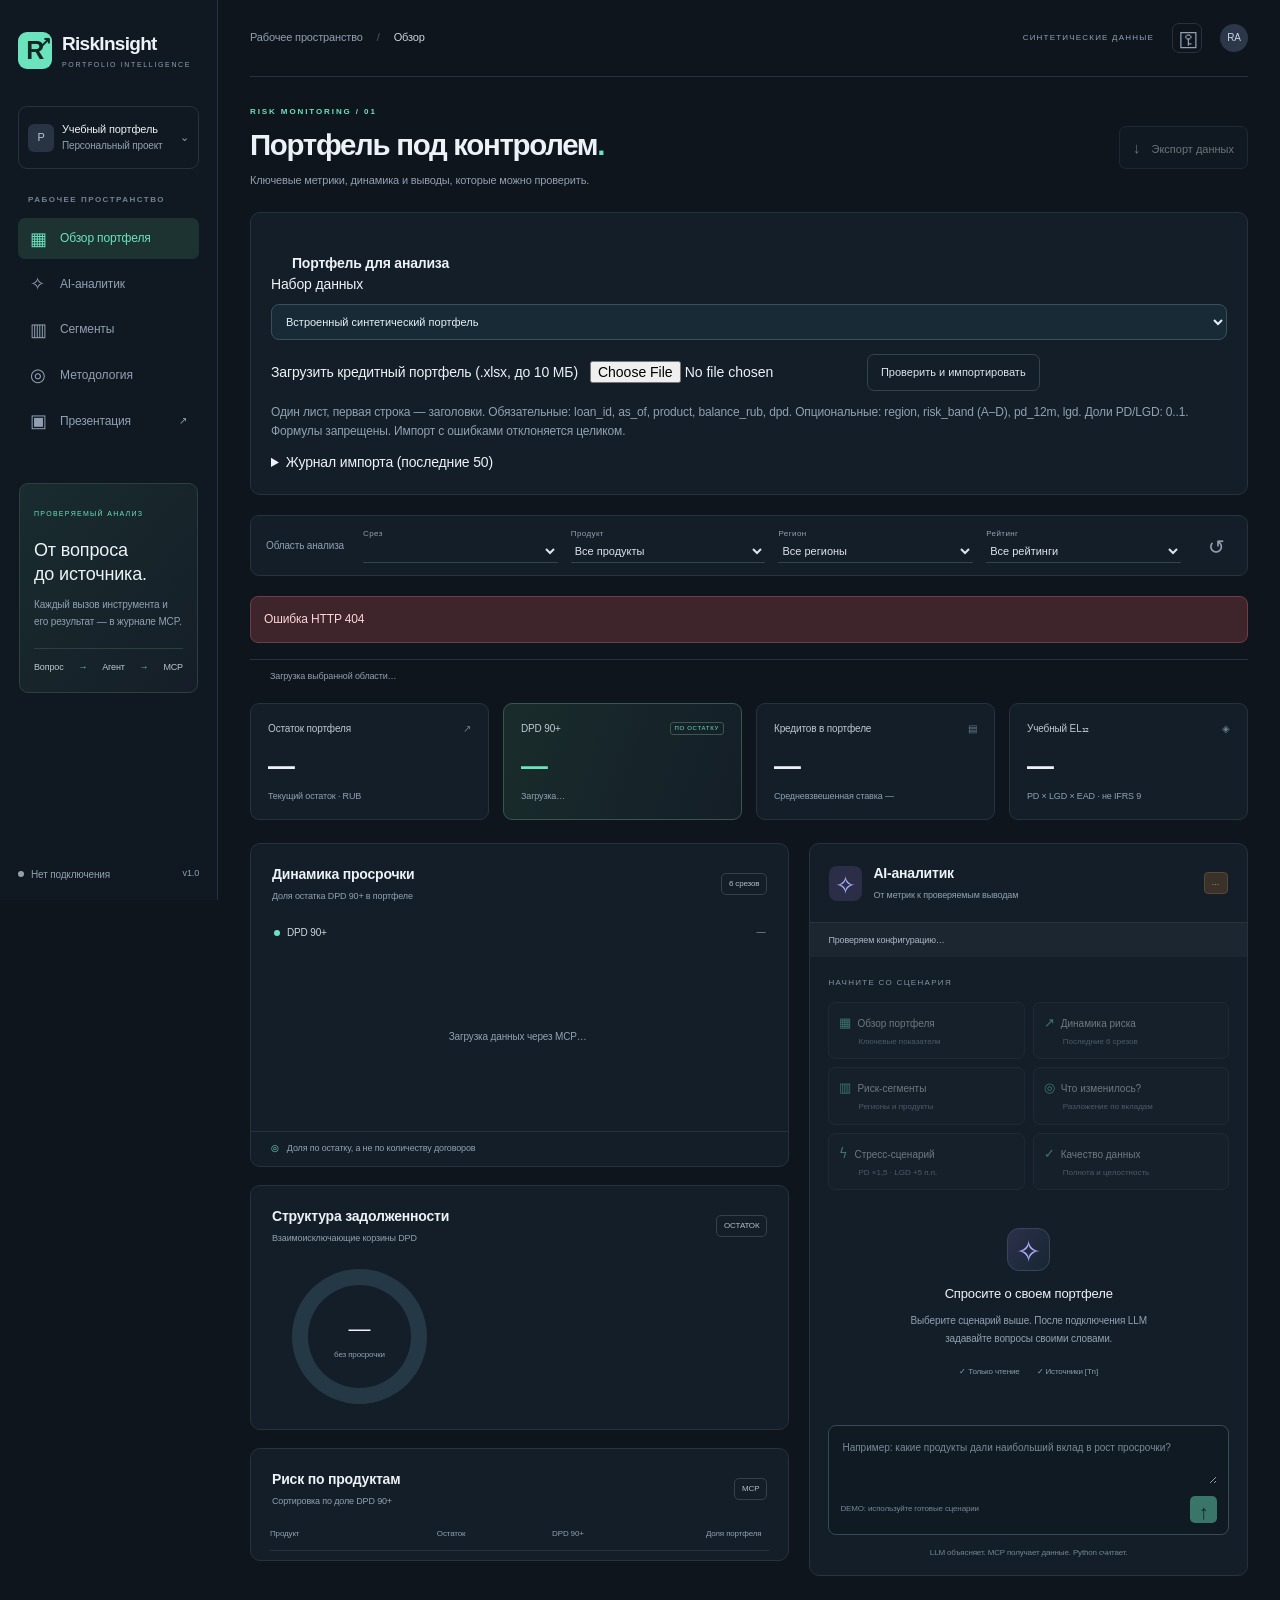
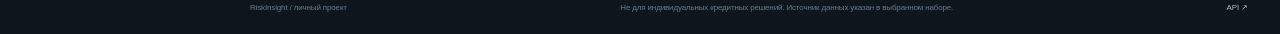
==== static/index.html @ fd362401 "Initial RiskInsight release" ====
<!doctype html>
<html lang="ru">
<head><meta charset="utf-8"><meta name="viewport" content="width=device-width,initial-scale=1"><meta name="theme-color" content="#101821"><title>RiskInsight — аналитика кредитного портфеля</title><link rel="icon" href="data:image/svg+xml,%3Csvg xmlns='http://www.w3.org/2000/svg' viewBox='0 0 50 50'%3E%3Crect width='50' height='50' rx='12' fill='%236be3bd'/%3E%3Ctext x='14' y='36' font-family='Arial' font-size='36' fill='%230b1719'%3ER%3C/text%3E%3C/svg%3E"><link rel="stylesheet" href="/static/app.css"><script defer src="/static/app.js"></script></head>
<body>
<aside class="sidebar">
  <a href="/" class="brand"><span class="logo">R<span>↗</span></span><span>RiskInsight<small>PORTFOLIO INTELLIGENCE</small></span></a>
  <div class="workspace"><span class="workspace-icon">P</span><span>Учебный портфель<small>Персональный проект</small></span><span class="chevron">⌄</span></div>
  <p class="nav-label">РАБОЧЕЕ ПРОСТРАНСТВО</p>
  <nav><a class="active" href="#overview"><span>▦</span>Обзор портфеля</a><a href="#analyst"><span>✧</span>AI-аналитик</a><a href="#segments"><span>▥</span>Сегменты</a><button id="method-button"><span>◎</span>Методология</button><a href="/presentation" target="_blank" rel="noopener"><span>▣</span>Презентация <small>↗</small></a></nav>
  <div class="side-card"><span class="micro">ПРОВЕРЯЕМЫЙ АНАЛИЗ</span><h3>От вопроса<br>до источника.</h3><p>Каждый вызов инструмента и его результат — в журнале MCP.</p><div class="tiny-path">Вопрос <span>→</span> Агент <span>→</span> MCP</div></div>
  <div class="side-bottom"><span id="connection-dot" class="status-dot"></span><span id="connection-label">Подключение…</span><small>v1.0</small></div>
</aside>
<main id="overview">
<header><div class="breadcrumb">Рабочее пространство <span>/</span> <strong>Обзор</strong></div><div class="header-actions"><span id="dataset-tag" class="synthetic-tag">СИНТЕТИЧЕСКИЕ ДАННЫЕ</span><button id="access-button" class="icon-button" aria-label="Настроить токен доступа" title="Токен доступа">⚿</button><span class="avatar">RA</span></div></header>
<section class="page-heading"><div><div class="eyebrow">RISK MONITORING / 01</div><h1>Портфель под контролем<span>.</span></h1><p>Ключевые метрики, динамика и выводы, которые можно проверить.</p></div><button id="export-dashboard" class="secondary" disabled><span>↓</span> Экспорт данных</button></section>
<section class="panel import-panel" aria-label="Портфели и загрузка XLSX">
 <div class="panel-heading"><h2>Портфель для анализа</h2></div>
 <label for="dataset-filter">Набор данных</label><select id="dataset-filter" aria-label="Набор данных"><option value="builtin">Встроенный синтетический портфель</option></select>
 <form id="upload-form"><label for="xlsx-file">Загрузить кредитный портфель (.xlsx, до 10 МБ)</label><input id="xlsx-file" type="file" accept=".xlsx"><button id="upload-button" class="secondary" type="submit">Проверить и импортировать</button></form>
 <p>Один лист, первая строка — заголовки. Обязательные: loan_id, as_of, product, balance_rub, dpd. Опциональные: region, risk_band (A–D), pd_12m, lgd. Доли PD/LGD: 0..1. Формулы запрещены. Импорт с ошибками отклоняется целиком.</p>
 <div id="import-result" role="status" aria-live="polite"></div>
 <details><summary>Журнал импорта (последние 50)</summary><div id="import-history"></div></details>
</section>
<div class="filters"><div class="filter-label">Область анализа</div><label>Срез<select id="date-filter" aria-label="Дата среза"></select></label><label>Продукт<select id="product-filter" aria-label="Продукт"><option value="">Все продукты</option></select></label><label>Регион<select id="region-filter" aria-label="Регион"><option value="">Все регионы</option></select></label><label>Рейтинг<select id="rating-filter" aria-label="Рейтинг"><option value="">Все рейтинги</option></select></label><button class="icon-button reset" id="reset-filters" title="Сбросить фильтры" aria-label="Сбросить фильтры">↺</button></div>
<div id="global-error" class="error-banner" role="alert" hidden></div>
<p id="metric-availability" class="warning" hidden></p><p id="npl-calculation" class="chart-note"></p>
<section class="kpis" aria-label="Ключевые показатели">
 <article class="kpi"><div class="kpi-label">Остаток портфеля <span>↗</span></div><div id="kpi-balance" class="kpi-value">—</div><div class="kpi-foot">Текущий остаток · RUB</div></article>
 <article class="kpi highlight"><div class="kpi-label">DPD 90+ <span class="tiny-pill">ПО ОСТАТКУ</span></div><div id="kpi-npl" class="kpi-value">—</div><div id="kpi-delta" class="kpi-foot">Изменение за выбранный период</div></article>
 <article class="kpi"><div class="kpi-label">Кредитов в портфеле <span>▤</span></div><div id="kpi-count" class="kpi-value">—</div><div id="kpi-rate" class="kpi-foot">Средневзвешенная ставка —</div></article>
 <article class="kpi"><div class="kpi-label">Учебный EL₁₂ <span>◈</span></div><div id="kpi-el" class="kpi-value">—</div><div class="kpi-foot">PD × LGD × EAD · не IFRS 9</div></article>
</section>
<div class="content-grid"><div class="data-column">
 <section class="panel trend-panel"><div class="panel-heading"><div><h2>Динамика просрочки</h2><p>Доля остатка DPD 90+ в портфеле</p></div><span class="subtle-tag" id="period-label">6 срезов</span></div><div class="chart-title"><span class="legend-dot"></span>DPD 90+<span id="trend-caption">—</span></div><div id="trend-chart" class="trend-chart" role="img" aria-label="График доли DPD 90+"><div class="loading-placeholder">Загрузка данных через MCP…</div></div><div class="chart-note"><span>◎</span><span>Доля по остатку, а не по количеству договоров</span></div></section>
 <section class="panel bucket-panel"><div class="panel-heading"><div><h2>Структура задолженности</h2><p>Взаимоисключающие корзины DPD</p></div><span class="subtle-tag">ОСТАТОК</span></div><div class="bucket-body"><div id="donut" class="donut"><div><strong id="performing">—</strong><small>без просрочки</small></div></div><div id="bucket-legend" class="bucket-legend"></div></div></section>
 <section id="segments" class="panel"><div class="panel-heading"><div><h2>Риск по продуктам</h2><p>Сортировка по доле DPD 90+</p></div><span class="subtle-tag">MCP</span></div><div class="table-wrap"><table><thead><tr><th>Продукт</th><th>Остаток</th><th>DPD 90+</th><th>Доля портфеля</th></tr></thead><tbody id="segments-body"></tbody></table></div></section>
</div><section id="analyst" class="panel analyst-panel"><div class="analyst-heading"><span class="ai-icon">✧</span><div><h2>AI-аналитик</h2><p>От метрик к проверяемым выводам</p></div><span id="mode-badge" class="mode-badge">…</span></div><div id="mode-note" class="mode-note">Проверяем конфигурацию…</div>
 <div class="scenario-section"><div class="section-label">НАЧНИТЕ СО СЦЕНАРИЯ</div><div class="scenario-grid"><button data-scenario="overview"><span>▦</span>Обзор портфеля<small>Ключевые показатели</small></button><button data-scenario="trend"><span>↗</span>Динамика риска<small>Последние 6 срезов</small></button><button data-scenario="segments"><span>▥</span>Риск-сегменты<small>Регионы и продукты</small></button><button data-scenario="drivers"><span>◎</span>Что изменилось?<small>Разложение по вкладам</small></button><button data-scenario="stress"><span>ϟ</span>Стресс-сценарий<small>PD ×1,5 · LGD +5 п.п.</small></button><button data-scenario="quality"><span>✓</span>Качество данных<small>Полнота и целостность</small></button></div></div>
 <div id="conversation" class="conversation" aria-live="polite"><div class="welcome"><div class="welcome-mark">✧</div><h3>Спросите о своем портфеле</h3><p>Выберите сценарий выше. После подключения LLM задавайте вопросы своими словами.</p><div class="trust-row"><span>✓ Только чтение</span><span>✓ Источники [Tn]</span></div></div></div>
 <form id="chat-form" class="composer"><label class="sr-only" for="question">Вопрос аналитику</label><textarea id="question" rows="2" maxlength="2500" placeholder="Например: какие продукты дали наибольший вклад в рост просрочки?" disabled></textarea><div><span id="composer-note">DEMO: используйте готовые сценарии</span><button id="send-button" type="submit" class="send-button" disabled aria-label="Отправить вопрос">↑</button></div></form>
 <div class="analyst-footer">LLM объясняет. MCP получает данные. Python считает.</div>
</section></div>
<footer><span>RiskInsight / личный проект</span><span>Не для индивидуальных кредитных решений. Источник данных указан в выбранном наборе.</span><a href="/api/docs" target="_blank" rel="noopener">API ↗</a></footer>
</main>
<dialog id="method-dialog"><div class="dialog-heading"><h2>Методология и ограничения</h2><button class="icon-button" data-close="method-dialog" aria-label="Закрыть">×</button></div><pre id="method-text">Загрузка…</pre></dialog>
<dialog id="access-dialog"><form id="access-form"><div class="dialog-heading"><h2>Доступ к сервису</h2><button class="icon-button" type="button" data-close="access-dialog" aria-label="Закрыть">×</button></div><p>Введите <code>APP_ACCESS_TOKEN</code>, заданный владельцем сервера. Это не ключ LLM. Токен хранится только в памяти вкладки.</p><label for="access-token">Токен доступа</label><input id="access-token" type="password" autocomplete="off" placeholder="APP_ACCESS_TOKEN"><button class="primary" type="submit">Подключиться</button></form></dialog>
</body></html>
---- static/app.css ----
:root{--bg:#0e151c;--panel:#141e28;--panel2:#18232e;--border:#26323e;--text:#edf2f6;--muted:#91a0b1;--accent:#6be3bd;--violet:#aeabff;--amber:#eabc77;--danger:#ed9295;--sidebar:218px}*{box-sizing:border-box}html{scroll-behavior:smooth}body{margin:0;background:var(--bg);color:var(--text);font:14px/1.55 Inter,-apple-system,BlinkMacSystemFont,"Segoe UI",Arial,sans-serif;letter-spacing:-.15px}button,input,select,textarea{font:inherit}button,a,input,select,textarea{-webkit-tap-highlight-color:transparent}button{cursor:pointer}button:disabled{opacity:.45;cursor:not-allowed}a{color:inherit;text-decoration:none}button:focus-visible,a:focus-visible,select:focus-visible,textarea:focus-visible,input:focus-visible{outline:2px solid var(--accent);outline-offset:3px}.sidebar{position:fixed;left:0;top:0;bottom:0;width:var(--sidebar);border-right:1px solid var(--border);padding:29px 18px 18px;background:#101922;display:flex;flex-direction:column}.brand{display:flex;gap:10px;align-items:center;font-size:19px;font-weight:740;letter-spacing:-.7px}.brand small{display:block;font-size:7px;letter-spacing:1.65px;color:var(--muted);margin-top:2px;font-weight:500}.logo{width:34px;height:37px;border-radius:9px;display:flex;align-items:center;justify-content:center;background:var(--accent);color:#102723;font-weight:800;font-size:25px;position:relative}.logo span{font-size:16px;position:absolute;right:2px;top:-1px}.workspace{display:flex;align-items:center;gap:8px;padding:14px 9px;margin:35px 0 25px;border:1px solid var(--border);border-radius:9px;font-size:11px}.workspace small{display:block;font-size:10px;color:var(--muted)}.workspace-icon{width:26px;height:28px;border-radius:6px;background:#283343;color:#bac7dc;display:grid;place-items:center}.chevron{margin-left:auto;color:var(--muted)}.nav-label{font-size:8px;letter-spacing:1.5px;color:#718293;font-weight:700;margin:0 10px 12px}nav{display:grid;gap:5px}nav a,nav button{display:flex;gap:12px;align-items:center;border:0;background:none;color:var(--muted);text-align:left;padding:11px 12px;border-radius:7px;font-size:12px}nav a span,nav button span{font-size:18px;min-width:18px;line-height:1}nav a small{margin-left:auto}nav .active{background:#1d3332;color:var(--accent)}nav a:hover,nav button:hover{background:#1c2935;color:var(--text)}.side-card{margin:42px 1px 25px;padding:17px 14px;border:1px solid #2a4141;border-radius:9px;background:linear-gradient(130deg,#192c2e,#151e28)}.micro{color:var(--accent);font-size:7px;letter-spacing:1.3px}.side-card h3{font-size:18px;line-height:1.35;font-weight:500;margin:15px 0 10px}.side-card p{font-size:10px;line-height:1.7;color:var(--muted)}.tiny-path{border-top:1px solid #2a4141;margin-top:18px;padding-top:12px;font-size:9px;display:flex;justify-content:space-between;color:#bbcacd}.tiny-path span{color:var(--accent)}.side-bottom{margin-top:auto;display:flex;gap:7px;align-items:center;font-size:10px;color:var(--muted)}.side-bottom small{margin-left:auto;font-size:9px}.status-dot{width:6px;height:6px;border-radius:50%;background:var(--muted)}.status-dot.online{background:var(--accent);box-shadow:0 0 9px #6be3bd44}main{margin-left:var(--sidebar);max-width:1810px;padding:0 32px 20px}header{height:77px;display:flex;justify-content:space-between;align-items:center;border-bottom:1px solid var(--border)}.breadcrumb{font-size:11px;color:var(--muted);display:flex;gap:14px}.breadcrumb strong{font-weight:500;color:#cbd5de}.breadcrumb span{color:#4b5a66}.header-actions{display:flex;gap:18px;align-items:center}.synthetic-tag{font-size:8px;letter-spacing:1.2px;color:var(--muted)}.avatar{width:28px;height:28px;border-radius:50%;background:#2c3749;color:#c9d4e9;display:grid;place-items:center;font-size:10px}.icon-button{display:grid;place-items:center;border:1px solid var(--border);width:30px;height:30px;border-radius:7px;background:transparent;color:var(--muted);font-size:20px}.page-heading{padding:29px 0 23px;display:flex;align-items:center;justify-content:space-between;gap:20px}.eyebrow{color:var(--accent);font-size:8px;font-weight:600;letter-spacing:1.9px;margin-bottom:9px}h1{font-size:clamp(24px,2.3vw,36px);letter-spacing:-1.3px;font-weight:550;margin:0 0 9px;line-height:1.2}h1 span{color:var(--accent)}.page-heading p{font-size:11px;color:var(--muted);margin:0}.secondary{border:1px solid #35434e;border-radius:7px;background:var(--panel);color:#dce5ea;padding:9px 13px;font-size:11px;white-space:nowrap}.secondary span{margin-right:8px;font-size:15px}.filters{display:flex;gap:13px;align-items:center;padding:12px 15px;background:var(--panel);border:1px solid var(--border);border-radius:9px;margin-bottom:20px}.filter-label{font-size:10px;color:var(--muted);margin-right:6px}.filters label{font-size:8px;letter-spacing:.4px;color:var(--muted);flex:1}select{width:100%;background:var(--panel);border:0;border-bottom:1px solid #344250;color:#dce5ea;font-size:11px;padding:4px 15px 4px 0;border-radius:0;min-width:60px}select option{background:#14232c}.reset{margin-left:8px;border:0}.error-banner{background:#3d252b;border:1px solid #6f3d45;color:#ffd4d6;padding:13px;border-radius:8px;margin-bottom:16px;font-size:12px}.kpis{display:grid;grid-template-columns:repeat(4,minmax(0,1fr));gap:14px;margin-bottom:23px}.kpi{padding:17px 17px 15px;border:1px solid var(--border);border-radius:9px;background:var(--panel)}.kpi.highlight{border-color:#36564e;background:linear-gradient(110deg,#192c2b,var(--panel))}.kpi-label{display:flex;align-items:center;justify-content:space-between;font-size:10px;color:#bdc8d2}.kpi-label>span:not(.tiny-pill){color:#677e8e}.tiny-pill{border:1px solid #39594e;border-radius:3px;padding:1px 4px;color:var(--accent);font-size:6px;letter-spacing:.7px}.kpi-value{margin:15px 0 8px;font-size:clamp(22px,2.1vw,33px);font-weight:550;letter-spacing:-1px;line-height:1.15;font-variant-numeric:tabular-nums}.highlight .kpi-value{color:var(--accent)}.kpi-foot{font-size:9px;color:var(--muted)}.kpi-foot.up{color:var(--amber)}.content-grid{display:grid;grid-template-columns:minmax(0,1.23fr) minmax(345px,1fr);gap:20px;align-items:start}.data-column{display:grid;gap:18px}.panel{border:1px solid var(--border);border-radius:10px;background:var(--panel);overflow:hidden}.panel-heading{display:flex;align-items:center;justify-content:space-between;padding:20px 21px 0;gap:12px}h2{font-weight:550;font-size:14px;margin:0;letter-spacing:-.2px}.panel-heading p,.analyst-heading p{font-size:9px;color:var(--muted);margin:4px 0 0}.subtle-tag{font-size:8px;color:#b2bfc8;border:1px solid #34414b;border-radius:5px;padding:4px 7px;white-space:nowrap}.chart-title{margin:21px 23px 0;display:flex;align-items:center;gap:7px;font-size:10px;color:#cad7da}.legend-dot{width:6px;height:6px;background:var(--accent);border-radius:50%}#trend-caption{margin-left:auto;color:var(--muted);font-size:9px}.trend-chart{height:189px;margin:2px 10px 0 6px}.trend-chart svg{width:100%;height:100%;display:block;overflow:visible}.chart-note{border-top:1px solid var(--border);padding:10px 20px;color:var(--muted);font-size:9px;display:flex;gap:8px}.chart-note>span:first-child{color:var(--accent)}.bucket-body{display:flex;align-items:center;justify-content:space-around;gap:26px;padding:23px 23px 25px}.donut{width:135px;height:135px;flex-shrink:0;border-radius:50%;background:#243945;display:grid;place-items:center;transform:rotate(-90deg)}.donut>div{width:103px;height:103px;border-radius:50%;background:var(--panel);display:flex;flex-direction:column;justify-content:center;text-align:center;transform:rotate(90deg)}.donut strong{font-size:22px;font-weight:500}.donut small{font-size:8px;color:var(--muted);margin-top:3px}.bucket-legend{flex:1;display:grid;gap:8px;max-width:260px}.bucket-row{display:flex;align-items:center;gap:7px;font-size:10px}.bucket-row i{width:6px;height:6px;border-radius:2px}.bucket-row .b-label{color:var(--muted);width:60px}.bucket-row .bar{height:3px;flex:1;background:#24333f;max-width:100px}.bucket-row .bar span{display:block;height:100%;min-width:1px}.bucket-row strong{font-weight:500;font-size:10px;width:49px;text-align:right;margin-left:auto}.table-wrap{overflow:auto;padding:12px 19px 9px}table{border-collapse:collapse;width:100%;font-size:10px;white-space:nowrap}th{text-align:right;font-weight:400;color:var(--muted);font-size:8px;padding:7px 8px 10px;border-bottom:1px solid var(--border)}th:first-child,td:first-child{text-align:left;padding-left:0}td{padding:13px 8px;text-align:right;border-bottom:1px solid #22303b;color:#c9d4dd;font-variant-numeric:tabular-nums}tr:last-child td{border-bottom:0}.ratio-chip{color:var(--amber);background:#3a3329;padding:3px 6px;border-radius:4px;font-size:9px}.analyst-heading{padding:19px 19px;display:flex;align-items:center;gap:11px;border-bottom:1px solid var(--border)}.ai-icon{display:grid;place-items:center;width:33px;height:35px;border-radius:8px;color:var(--violet);background:#2c2d46;font-size:25px}.mode-badge{margin-left:auto;font-size:8px;color:var(--amber);background:#3a3228;border:1px solid #564835;padding:4px 7px;border-radius:4px;letter-spacing:.5px}.mode-badge.live{color:var(--accent);border-color:#37594f;background:#213c35}.mode-note{background:#1c2630;padding:10px 18px;font-size:9px;color:#a9b6c5;line-height:1.6}.scenario-section{padding:20px 18px 14px}.section-label{font-size:8px;letter-spacing:1.3px;color:#8092a1;margin-bottom:12px}.scenario-grid{display:grid;grid-template-columns:repeat(2,minmax(0,1fr));gap:8px}.scenario-grid button{background:#182430;border:1px solid #2a3947;border-radius:7px;text-align:left;color:#dce5e9;padding:10px 10px;font-size:10px;transition:border-color .15s,background .15s}.scenario-grid button:hover{border-color:#587366;background:#1f3434}.scenario-grid button>span{color:var(--accent);margin-right:6px;font-size:13px}.scenario-grid small{display:block;font-size:8px;color:var(--muted);margin-top:3px;padding-left:19px}.conversation{padding:5px 18px 13px;min-height:200px;max-height:540px;overflow:auto;scrollbar-width:thin;scrollbar-color:#3a4a58 transparent}.welcome{text-align:center;margin:19px auto 25px;max-width:285px}.welcome-mark{width:43px;height:43px;margin:0 auto 13px;display:grid;place-items:center;border:1px solid #3a455b;border-radius:12px;color:var(--violet);font-size:30px;background:linear-gradient(125deg,#2c304b,#172632)}.welcome h3{font-weight:500;font-size:13px;margin:8px 0}.welcome p{font-size:10px;color:var(--muted);line-height:1.8;margin:0}.trust-row{display:flex;justify-content:center;gap:17px;color:#899caa;font-size:8px;margin:18px 0 0}.composer{margin:8px 18px 0;padding:11px;border:1px solid #384957;border-radius:8px;background:#101a23}.composer textarea{width:100%;border:0;resize:vertical;min-height:47px;max-height:150px;background:transparent;color:#dce6ed;font-size:10px;outline:none;line-height:1.7}.composer textarea::placeholder{color:#788a99}.composer>div{display:flex;justify-content:space-between;align-items:center;margin-top:5px}.composer>div>span{font-size:8px;color:#738796}.send-button{width:27px;height:27px;border-radius:5px;border:0;color:#173b31;background:var(--accent);font-size:20px}.analyst-footer{text-align:center;font-size:8px;color:#728594;padding:12px 12px 16px}.user-message{font-size:10px;border-radius:7px;padding:10px 12px;background:#24383a;color:#d3e4df;line-height:1.7;margin:12px 0}.answer{font-size:11px;line-height:1.85;white-space:pre-wrap;padding:8px 0;color:#c5d4de}.answer-head{display:flex;align-items:center;gap:8px;font-size:9px;color:var(--accent);padding:14px 0 5px}.answer-head small{margin-left:auto;color:var(--muted);font-size:8px}.source-ref{font-size:8px;font-family:inherit;background:#2b3d46;color:#90d8c7;border:0;border-radius:3px;padding:1px 4px;vertical-align:1px;margin:0 1px}.analysis-loading{font-size:10px;padding:20px 0;color:var(--accent)}.analysis-loading:before{content:'';display:inline-block;border:2px solid #334e47;border-top-color:var(--accent);height:10px;width:10px;border-radius:50%;margin-right:10px;animation:spin .8s linear infinite}@keyframes spin{to{transform:rotate(360deg)}}.result-actions{display:flex;gap:8px;margin:12px 0}.result-actions button{font-size:9px;padding:5px 9px;border-radius:5px;border:1px solid #344859;background:transparent;color:#b6cad8}.trace{border:1px solid #2d3e4b;border-radius:6px;margin:8px 0;font-size:10px}.trace>summary{padding:8px 10px;cursor:pointer;color:#9eb5c3}.trace-body{padding:0 10px 10px}.trace-call{padding:8px 0;border-top:1px solid var(--border)}.trace-call summary{cursor:pointer;overflow-wrap:anywhere;font-size:9px}.trace-call pre,.trace-body>pre{font-size:8px;line-height:1.5;max-height:230px;overflow:auto;color:#9bb1c0;background:#101922;padding:8px;white-space:pre-wrap;overflow-wrap:anywhere}.warning{font-size:9px;background:#312c26;color:#d4b88e;padding:9px 10px;border-radius:5px;margin:10px 0}.analysis-error{padding:12px;border:1px solid #694249;border-radius:6px;font-size:11px;color:#f0b1b6}footer{display:flex;justify-content:space-between;gap:18px;margin-top:26px;font-size:8px;color:#647c8c}footer a{color:#a8bbc5}dialog{color:var(--text);border:1px solid #3b4e5b;border-radius:12px;background:#15212b;max-width:720px;width:calc(100% - 30px);padding:24px;box-shadow:0 30px 100px #0008}dialog::backdrop{background:#050b11bb;backdrop-filter:blur(4px)}.dialog-heading{display:flex;align-items:center;justify-content:space-between;gap:15px;margin-bottom:18px}.dialog-heading h2{font-size:19px}dialog p{font-size:12px;line-height:1.8;color:var(--muted)}dialog pre{white-space:pre-wrap;font:12px/1.9 inherit;color:#c8d6df}dialog label{font-size:11px;color:var(--muted);display:block}dialog input{width:100%;padding:11px;background:var(--bg);border:1px solid var(--border);border-radius:7px;color:var(--text);margin:7px 0 18px}.primary{color:#15362c;background:var(--accent);border:0;border-radius:7px;padding:9px 16px}.loading-placeholder{height:100%;display:grid;place-items:center;font-size:10px;color:var(--muted)}.sr-only{position:absolute;width:1px;height:1px;padding:0;margin:-1px;overflow:hidden;clip:rect(0,0,0,0);white-space:nowrap;border:0}[hidden]{display:none!important}@media(min-width:1650px){main{padding:0 45px 30px}.content-grid{grid-template-columns:1.4fr 1fr}.trend-chart{height:220px}.kpi-value{font-size:34px}.conversation{min-height:240px}}@media(max-width:1150px){:root{--sidebar:185px}main{padding:0 20px 20px}.sidebar{padding:25px 12px 15px}.brand{font-size:17px}.brand small{font-size:6px}.content-grid{grid-template-columns:minmax(0,1.1fr) minmax(310px,1fr);gap:14px}.kpi{padding:14px 11px}.kpis{gap:10px}.kpi-label{font-size:9px}.tiny-pill{font-size:5px}.bucket-body{gap:14px;padding:20px 15px}.donut{width:110px;height:110px}.donut>div{width:84px;height:84px}.donut strong{font-size:18px}.bucket-row .bar{display:none}.filters{gap:10px}.filter-label{display:none}}@media(max-width:960px){:root{--sidebar:0px}.sidebar{display:none}.content-grid{grid-template-columns:1.1fr 1fr}.kpi-value{font-size:27px}main{padding:0 20px 20px}.page-heading{padding:25px 0}.synthetic-tag{font-size:7px}}@media(max-width:740px){main{padding:0 14px 20px}header{height:58px}.breadcrumb{font-size:10px}.header-actions{gap:8px}.synthetic-tag{display:none}.page-heading{align-items:flex-start}.page-heading h1{font-size:27px}.page-heading p{max-width:260px;font-size:10px}.page-heading .secondary{font-size:9px;padding:7px}.filters{flex-wrap:wrap;padding:10px;gap:9px}.filters label{flex:1 1 40%}.reset{display:none}.kpis{grid-template-columns:1fr 1fr;gap:9px;margin-bottom:16px}.kpi{padding:14px}.kpi-value{font-size:28px;margin:12px 0 8px}.content-grid{grid-template-columns:1fr;gap:18px}.analyst-panel{grid-row:2}.data-column{gap:14px}.bucket-body{justify-content:flex-start;padding:20px 30px;gap:35px}.bucket-legend{max-width:unset}.bucket-row .bar{display:block}.conversation{max-height:500px}.scenario-grid button{font-size:12px;padding:12px}.scenario-grid small{font-size:9px}.composer textarea{font-size:12px}footer{flex-wrap:wrap;font-size:8px}.answer{font-size:12px}.trend-chart{height:210px}}

.import-panel{margin-bottom:20px;padding:20px;overflow:hidden}.import-panel>select{max-width:100%;width:100%;margin:8px 0 14px}.import-panel form{display:flex;flex-wrap:wrap;align-items:center;gap:12px}.import-panel input[type=file]{max-width:100%;min-width:0}.import-panel p{font-size:12px;color:var(--muted,#a5b6c4);overflow-wrap:anywhere}.import-panel select{background:#182a35;color:#e7eff5;padding:10px;border:1px solid #37505e;border-radius:8px}.import-panel details{margin-top:12px}.import-panel td{white-space:normal}#npl-calculation{overflow-wrap:anywhere;display:block}#metric-availability{overflow-wrap:anywhere}
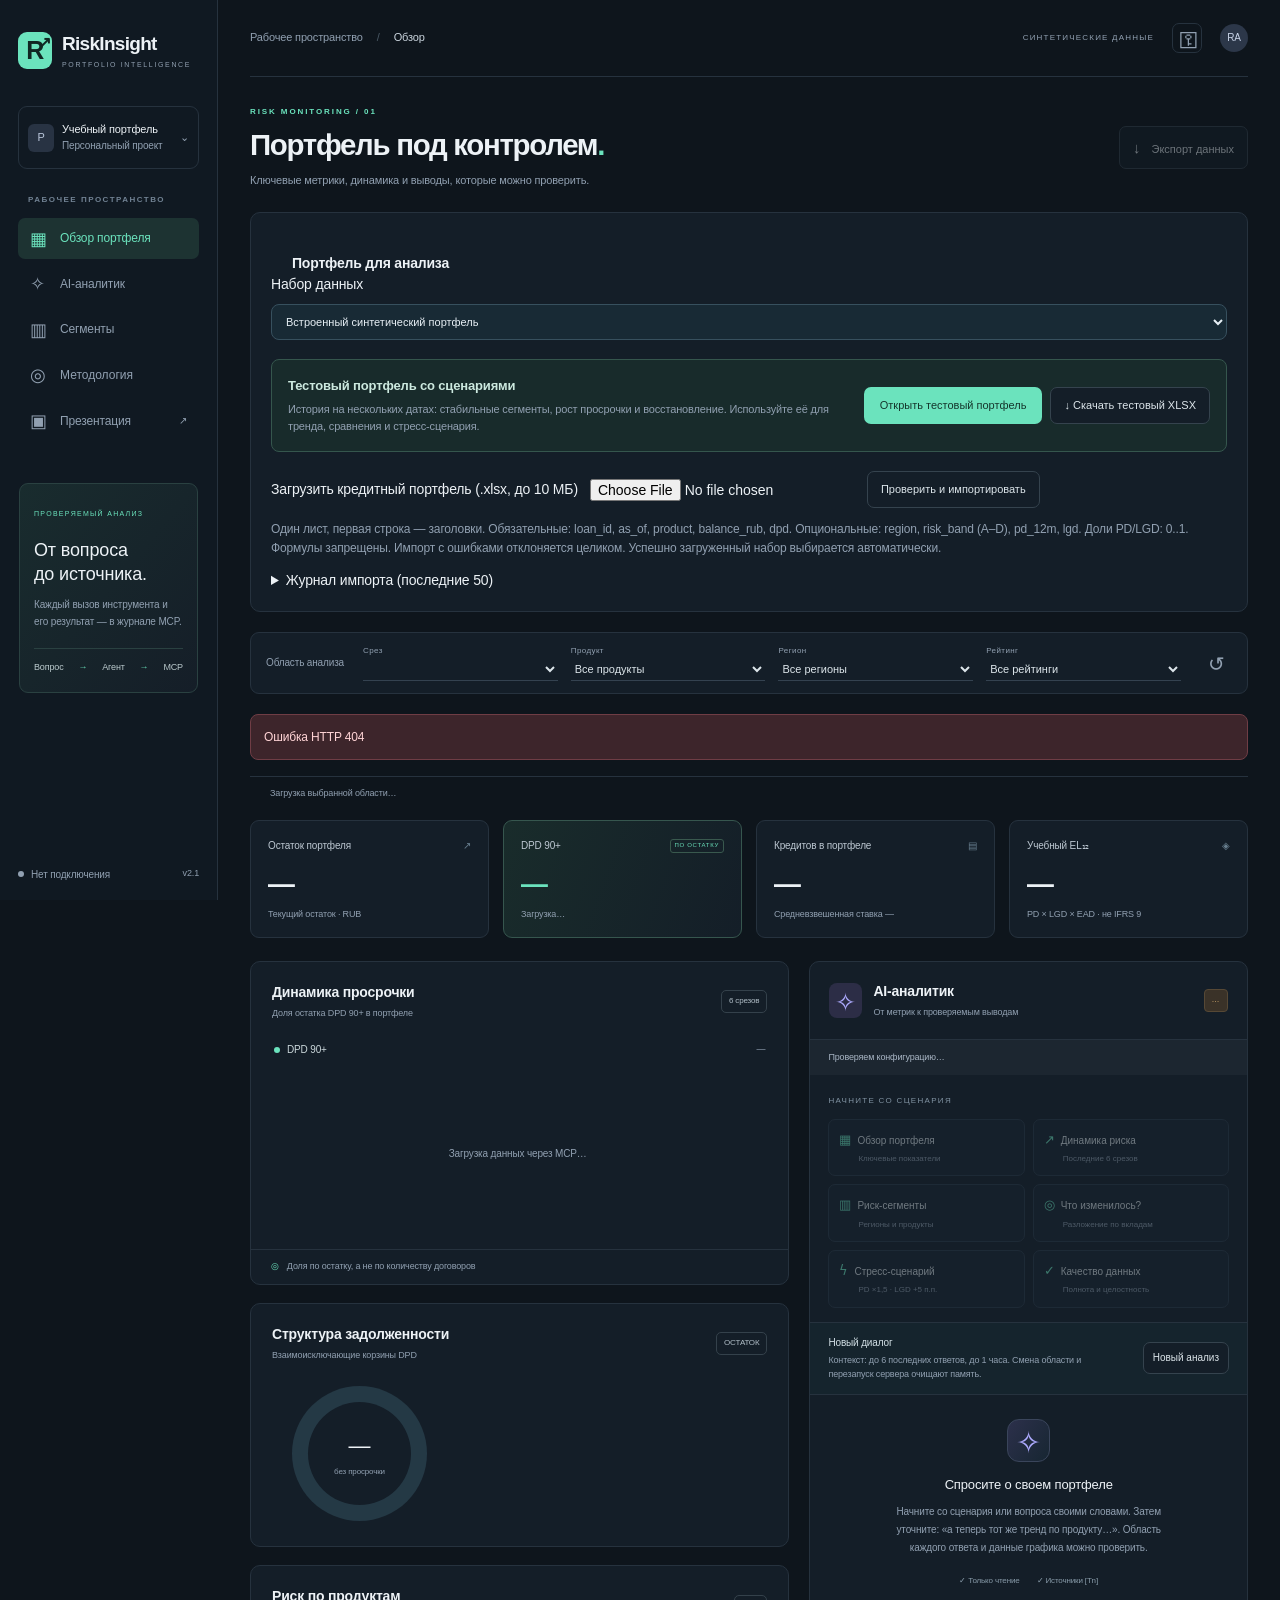
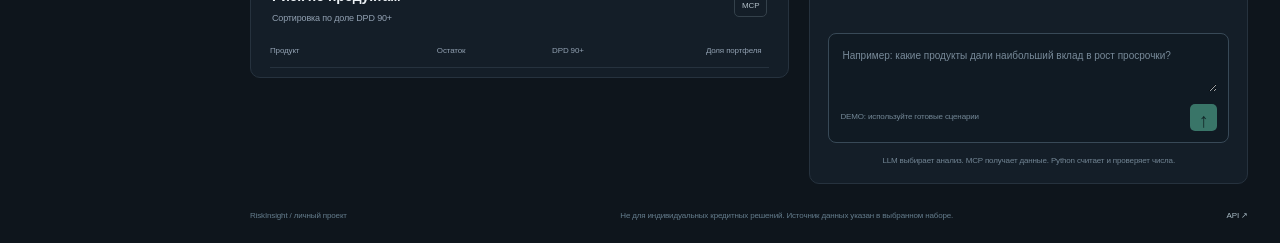
==== commit ad0a7d2a: "Complete analytical scenarios, MCP evidence charts, and conversation memory Add a fixed 1,200-loan, " ====
--- a/static/index.html
+++ b/static/index.html
@@ -1,6 +1,6 @@
 <!doctype html>
 <html lang="ru">
-<head><meta charset="utf-8"><meta name="viewport" content="width=device-width,initial-scale=1"><meta name="theme-color" content="#101821"><title>RiskInsight — аналитика кредитного портфеля</title><link rel="icon" href="data:image/svg+xml,%3Csvg xmlns='http://www.w3.org/2000/svg' viewBox='0 0 50 50'%3E%3Crect width='50' height='50' rx='12' fill='%236be3bd'/%3E%3Ctext x='14' y='36' font-family='Arial' font-size='36' fill='%230b1719'%3ER%3C/text%3E%3C/svg%3E"><link rel="stylesheet" href="/static/app.css"><script defer src="/static/app.js"></script></head>
+<head><meta charset="utf-8"><meta name="viewport" content="width=device-width,initial-scale=1"><meta name="theme-color" content="#101821"><title>RiskInsight — аналитика кредитного портфеля</title><link rel="icon" href="data:image/svg+xml,%3Csvg xmlns='http://www.w3.org/2000/svg' viewBox='0 0 50 50'%3E%3Crect width='50' height='50' rx='12' fill='%236be3bd'/%3E%3Ctext x='14' y='36' font-family='Arial' font-size='36' fill='%230b1719'%3ER%3C/text%3E%3C/svg%3E"><link rel="stylesheet" href="/static/app.css"><script defer src="/static/evidence-charts.js"></script><script defer src="/static/app.js"></script></head>
 <body>
 <aside class="sidebar">
   <a href="/" class="brand"><span class="logo">R<span>↗</span></span><span>RiskInsight<small>PORTFOLIO INTELLIGENCE</small></span></a>
@@ -8,7 +8,7 @@
   <p class="nav-label">РАБОЧЕЕ ПРОСТРАНСТВО</p>
   <nav><a class="active" href="#overview"><span>▦</span>Обзор портфеля</a><a href="#analyst"><span>✧</span>AI-аналитик</a><a href="#segments"><span>▥</span>Сегменты</a><button id="method-button"><span>◎</span>Методология</button><a href="/presentation" target="_blank" rel="noopener"><span>▣</span>Презентация <small>↗</small></a></nav>
   <div class="side-card"><span class="micro">ПРОВЕРЯЕМЫЙ АНАЛИЗ</span><h3>От вопроса<br>до источника.</h3><p>Каждый вызов инструмента и его результат — в журнале MCP.</p><div class="tiny-path">Вопрос <span>→</span> Агент <span>→</span> MCP</div></div>
-  <div class="side-bottom"><span id="connection-dot" class="status-dot"></span><span id="connection-label">Подключение…</span><small>v1.0</small></div>
+  <div class="side-bottom"><span id="connection-dot" class="status-dot"></span><span id="connection-label">Подключение…</span><small>v2.1</small></div>
 </aside>
 <main id="overview">
 <header><div class="breadcrumb">Рабочее пространство <span>/</span> <strong>Обзор</strong></div><div class="header-actions"><span id="dataset-tag" class="synthetic-tag">СИНТЕТИЧЕСКИЕ ДАННЫЕ</span><button id="access-button" class="icon-button" aria-label="Настроить токен доступа" title="Токен доступа">⚿</button><span class="avatar">RA</span></div></header>
@@ -16,8 +16,10 @@
 <section class="panel import-panel" aria-label="Портфели и загрузка XLSX">
  <div class="panel-heading"><h2>Портфель для анализа</h2></div>
  <label for="dataset-filter">Набор данных</label><select id="dataset-filter" aria-label="Набор данных"><option value="builtin">Встроенный синтетический портфель</option></select>
+ <div class="teaching-dataset"><div><h3>Тестовый портфель со сценариями</h3><p>История на нескольких датах: стабильные сегменты, рост просрочки и восстановление. Используйте её для тренда, сравнения и стресс-сценария.</p></div><div class="teaching-actions"><button id="load-example" class="primary" type="button">Открыть тестовый портфель</button><button id="download-example" class="secondary" type="button">↓ Скачать тестовый XLSX</button></div></div>
  <form id="upload-form"><label for="xlsx-file">Загрузить кредитный портфель (.xlsx, до 10 МБ)</label><input id="xlsx-file" type="file" accept=".xlsx"><button id="upload-button" class="secondary" type="submit">Проверить и импортировать</button></form>
- <p>Один лист, первая строка — заголовки. Обязательные: loan_id, as_of, product, balance_rub, dpd. Опциональные: region, risk_band (A–D), pd_12m, lgd. Доли PD/LGD: 0..1. Формулы запрещены. Импорт с ошибками отклоняется целиком.</p>
+ <p>Один лист, первая строка — заголовки. Обязательные: loan_id, as_of, product, balance_rub, dpd. Опциональные: region, risk_band (A–D), pd_12m, lgd. Доли PD/LGD: 0..1. Формулы запрещены. Импорт с ошибками отклоняется целиком. Успешно загруженный набор выбирается автоматически.</p>
+ <p id="storage-note" class="warning" hidden></p>
  <div id="import-result" role="status" aria-live="polite"></div>
  <details><summary>Журнал импорта (последние 50)</summary><div id="import-history"></div></details>
 </section>
@@ -36,9 +38,10 @@
  <section id="segments" class="panel"><div class="panel-heading"><div><h2>Риск по продуктам</h2><p>Сортировка по доле DPD 90+</p></div><span class="subtle-tag">MCP</span></div><div class="table-wrap"><table><thead><tr><th>Продукт</th><th>Остаток</th><th>DPD 90+</th><th>Доля портфеля</th></tr></thead><tbody id="segments-body"></tbody></table></div></section>
 </div><section id="analyst" class="panel analyst-panel"><div class="analyst-heading"><span class="ai-icon">✧</span><div><h2>AI-аналитик</h2><p>От метрик к проверяемым выводам</p></div><span id="mode-badge" class="mode-badge">…</span></div><div id="mode-note" class="mode-note">Проверяем конфигурацию…</div>
  <div class="scenario-section"><div class="section-label">НАЧНИТЕ СО СЦЕНАРИЯ</div><div class="scenario-grid"><button data-scenario="overview"><span>▦</span>Обзор портфеля<small>Ключевые показатели</small></button><button data-scenario="trend"><span>↗</span>Динамика риска<small>Последние 6 срезов</small></button><button data-scenario="segments"><span>▥</span>Риск-сегменты<small>Регионы и продукты</small></button><button data-scenario="drivers"><span>◎</span>Что изменилось?<small>Разложение по вкладам</small></button><button data-scenario="stress"><span>ϟ</span>Стресс-сценарий<small>PD ×1,5 · LGD +5 п.п.</small></button><button data-scenario="quality"><span>✓</span>Качество данных<small>Полнота и целостность</small></button></div></div>
- <div id="conversation" class="conversation" aria-live="polite"><div class="welcome"><div class="welcome-mark">✧</div><h3>Спросите о своем портфеле</h3><p>Выберите сценарий выше. После подключения LLM задавайте вопросы своими словами.</p><div class="trust-row"><span>✓ Только чтение</span><span>✓ Источники [Tn]</span></div></div></div>
+ <div class="memory-bar"><div><strong id="memory-status">Новый диалог</strong><small>Контекст: до 6 последних ответов, до 1 часа. Смена области и перезапуск сервера очищают память.</small></div><button id="new-analysis" class="secondary" type="button">Новый анализ</button></div>
+ <div id="conversation" class="conversation" aria-live="polite"><div class="welcome"><div class="welcome-mark">✧</div><h3>Спросите о своем портфеле</h3><p>Начните со сценария или вопроса своими словами. Затем уточните: «а теперь тот же тренд по продукту…». Область каждого ответа и данные графика можно проверить.</p><div class="trust-row"><span>✓ Только чтение</span><span>✓ Источники [Tn]</span></div></div></div>
  <form id="chat-form" class="composer"><label class="sr-only" for="question">Вопрос аналитику</label><textarea id="question" rows="2" maxlength="2500" placeholder="Например: какие продукты дали наибольший вклад в рост просрочки?" disabled></textarea><div><span id="composer-note">DEMO: используйте готовые сценарии</span><button id="send-button" type="submit" class="send-button" disabled aria-label="Отправить вопрос">↑</button></div></form>
- <div class="analyst-footer">LLM объясняет. MCP получает данные. Python считает.</div>
+ <div class="analyst-footer">LLM выбирает анализ. MCP получает данные. Python считает и проверяет числа.</div>
 </section></div>
 <footer><span>RiskInsight / личный проект</span><span>Не для индивидуальных кредитных решений. Источник данных указан в выбранном наборе.</span><a href="/api/docs" target="_blank" rel="noopener">API ↗</a></footer>
 </main>
--- a/static/app.css
+++ b/static/app.css
@@ -1,3 +1,48 @@
 :root{--bg:#0e151c;--panel:#141e28;--panel2:#18232e;--border:#26323e;--text:#edf2f6;--muted:#91a0b1;--accent:#6be3bd;--violet:#aeabff;--amber:#eabc77;--danger:#ed9295;--sidebar:218px}*{box-sizing:border-box}html{scroll-behavior:smooth}body{margin:0;background:var(--bg);color:var(--text);font:14px/1.55 Inter,-apple-system,BlinkMacSystemFont,"Segoe UI",Arial,sans-serif;letter-spacing:-.15px}button,input,select,textarea{font:inherit}button,a,input,select,textarea{-webkit-tap-highlight-color:transparent}button{cursor:pointer}button:disabled{opacity:.45;cursor:not-allowed}a{color:inherit;text-decoration:none}button:focus-visible,a:focus-visible,select:focus-visible,textarea:focus-visible,input:focus-visible{outline:2px solid var(--accent);outline-offset:3px}.sidebar{position:fixed;left:0;top:0;bottom:0;width:var(--sidebar);border-right:1px solid var(--border);padding:29px 18px 18px;background:#101922;display:flex;flex-direction:column}.brand{display:flex;gap:10px;align-items:center;font-size:19px;font-weight:740;letter-spacing:-.7px}.brand small{display:block;font-size:7px;letter-spacing:1.65px;color:var(--muted);margin-top:2px;font-weight:500}.logo{width:34px;height:37px;border-radius:9px;display:flex;align-items:center;justify-content:center;background:var(--accent);color:#102723;font-weight:800;font-size:25px;position:relative}.logo span{font-size:16px;position:absolute;right:2px;top:-1px}.workspace{display:flex;align-items:center;gap:8px;padding:14px 9px;margin:35px 0 25px;border:1px solid var(--border);border-radius:9px;font-size:11px}.workspace small{display:block;font-size:10px;color:var(--muted)}.workspace-icon{width:26px;height:28px;border-radius:6px;background:#283343;color:#bac7dc;display:grid;place-items:center}.chevron{margin-left:auto;color:var(--muted)}.nav-label{font-size:8px;letter-spacing:1.5px;color:#718293;font-weight:700;margin:0 10px 12px}nav{display:grid;gap:5px}nav a,nav button{display:flex;gap:12px;align-items:center;border:0;background:none;color:var(--muted);text-align:left;padding:11px 12px;border-radius:7px;font-size:12px}nav a span,nav button span{font-size:18px;min-width:18px;line-height:1}nav a small{margin-left:auto}nav .active{background:#1d3332;color:var(--accent)}nav a:hover,nav button:hover{background:#1c2935;color:var(--text)}.side-card{margin:42px 1px 25px;padding:17px 14px;border:1px solid #2a4141;border-radius:9px;background:linear-gradient(130deg,#192c2e,#151e28)}.micro{color:var(--accent);font-size:7px;letter-spacing:1.3px}.side-card h3{font-size:18px;line-height:1.35;font-weight:500;margin:15px 0 10px}.side-card p{font-size:10px;line-height:1.7;color:var(--muted)}.tiny-path{border-top:1px solid #2a4141;margin-top:18px;padding-top:12px;font-size:9px;display:flex;justify-content:space-between;color:#bbcacd}.tiny-path span{color:var(--accent)}.side-bottom{margin-top:auto;display:flex;gap:7px;align-items:center;font-size:10px;color:var(--muted)}.side-bottom small{margin-left:auto;font-size:9px}.status-dot{width:6px;height:6px;border-radius:50%;background:var(--muted)}.status-dot.online{background:var(--accent);box-shadow:0 0 9px #6be3bd44}main{margin-left:var(--sidebar);max-width:1810px;padding:0 32px 20px}header{height:77px;display:flex;justify-content:space-between;align-items:center;border-bottom:1px solid var(--border)}.breadcrumb{font-size:11px;color:var(--muted);display:flex;gap:14px}.breadcrumb strong{font-weight:500;color:#cbd5de}.breadcrumb span{color:#4b5a66}.header-actions{display:flex;gap:18px;align-items:center}.synthetic-tag{font-size:8px;letter-spacing:1.2px;color:var(--muted)}.avatar{width:28px;height:28px;border-radius:50%;background:#2c3749;color:#c9d4e9;display:grid;place-items:center;font-size:10px}.icon-button{display:grid;place-items:center;border:1px solid var(--border);width:30px;height:30px;border-radius:7px;background:transparent;color:var(--muted);font-size:20px}.page-heading{padding:29px 0 23px;display:flex;align-items:center;justify-content:space-between;gap:20px}.eyebrow{color:var(--accent);font-size:8px;font-weight:600;letter-spacing:1.9px;margin-bottom:9px}h1{font-size:clamp(24px,2.3vw,36px);letter-spacing:-1.3px;font-weight:550;margin:0 0 9px;line-height:1.2}h1 span{color:var(--accent)}.page-heading p{font-size:11px;color:var(--muted);margin:0}.secondary{border:1px solid #35434e;border-radius:7px;background:var(--panel);color:#dce5ea;padding:9px 13px;font-size:11px;white-space:nowrap}.secondary span{margin-right:8px;font-size:15px}.filters{display:flex;gap:13px;align-items:center;padding:12px 15px;background:var(--panel);border:1px solid var(--border);border-radius:9px;margin-bottom:20px}.filter-label{font-size:10px;color:var(--muted);margin-right:6px}.filters label{font-size:8px;letter-spacing:.4px;color:var(--muted);flex:1}select{width:100%;background:var(--panel);border:0;border-bottom:1px solid #344250;color:#dce5ea;font-size:11px;padding:4px 15px 4px 0;border-radius:0;min-width:60px}select option{background:#14232c}.reset{margin-left:8px;border:0}.error-banner{background:#3d252b;border:1px solid #6f3d45;color:#ffd4d6;padding:13px;border-radius:8px;margin-bottom:16px;font-size:12px}.kpis{display:grid;grid-template-columns:repeat(4,minmax(0,1fr));gap:14px;margin-bottom:23px}.kpi{padding:17px 17px 15px;border:1px solid var(--border);border-radius:9px;background:var(--panel)}.kpi.highlight{border-color:#36564e;background:linear-gradient(110deg,#192c2b,var(--panel))}.kpi-label{display:flex;align-items:center;justify-content:space-between;font-size:10px;color:#bdc8d2}.kpi-label>span:not(.tiny-pill){color:#677e8e}.tiny-pill{border:1px solid #39594e;border-radius:3px;padding:1px 4px;color:var(--accent);font-size:6px;letter-spacing:.7px}.kpi-value{margin:15px 0 8px;font-size:clamp(22px,2.1vw,33px);font-weight:550;letter-spacing:-1px;line-height:1.15;font-variant-numeric:tabular-nums}.highlight .kpi-value{color:var(--accent)}.kpi-foot{font-size:9px;color:var(--muted)}.kpi-foot.up{color:var(--amber)}.content-grid{display:grid;grid-template-columns:minmax(0,1.23fr) minmax(345px,1fr);gap:20px;align-items:start}.data-column{display:grid;gap:18px}.panel{border:1px solid var(--border);border-radius:10px;background:var(--panel);overflow:hidden}.panel-heading{display:flex;align-items:center;justify-content:space-between;padding:20px 21px 0;gap:12px}h2{font-weight:550;font-size:14px;margin:0;letter-spacing:-.2px}.panel-heading p,.analyst-heading p{font-size:9px;color:var(--muted);margin:4px 0 0}.subtle-tag{font-size:8px;color:#b2bfc8;border:1px solid #34414b;border-radius:5px;padding:4px 7px;white-space:nowrap}.chart-title{margin:21px 23px 0;display:flex;align-items:center;gap:7px;font-size:10px;color:#cad7da}.legend-dot{width:6px;height:6px;background:var(--accent);border-radius:50%}#trend-caption{margin-left:auto;color:var(--muted);font-size:9px}.trend-chart{height:189px;margin:2px 10px 0 6px}.trend-chart svg{width:100%;height:100%;display:block;overflow:visible}.chart-note{border-top:1px solid var(--border);padding:10px 20px;color:var(--muted);font-size:9px;display:flex;gap:8px}.chart-note>span:first-child{color:var(--accent)}.bucket-body{display:flex;align-items:center;justify-content:space-around;gap:26px;padding:23px 23px 25px}.donut{width:135px;height:135px;flex-shrink:0;border-radius:50%;background:#243945;display:grid;place-items:center;transform:rotate(-90deg)}.donut>div{width:103px;height:103px;border-radius:50%;background:var(--panel);display:flex;flex-direction:column;justify-content:center;text-align:center;transform:rotate(90deg)}.donut strong{font-size:22px;font-weight:500}.donut small{font-size:8px;color:var(--muted);margin-top:3px}.bucket-legend{flex:1;display:grid;gap:8px;max-width:260px}.bucket-row{display:flex;align-items:center;gap:7px;font-size:10px}.bucket-row i{width:6px;height:6px;border-radius:2px}.bucket-row .b-label{color:var(--muted);width:60px}.bucket-row .bar{height:3px;flex:1;background:#24333f;max-width:100px}.bucket-row .bar span{display:block;height:100%;min-width:1px}.bucket-row strong{font-weight:500;font-size:10px;width:49px;text-align:right;margin-left:auto}.table-wrap{overflow:auto;padding:12px 19px 9px}table{border-collapse:collapse;width:100%;font-size:10px;white-space:nowrap}th{text-align:right;font-weight:400;color:var(--muted);font-size:8px;padding:7px 8px 10px;border-bottom:1px solid var(--border)}th:first-child,td:first-child{text-align:left;padding-left:0}td{padding:13px 8px;text-align:right;border-bottom:1px solid #22303b;color:#c9d4dd;font-variant-numeric:tabular-nums}tr:last-child td{border-bottom:0}.ratio-chip{color:var(--amber);background:#3a3329;padding:3px 6px;border-radius:4px;font-size:9px}.analyst-heading{padding:19px 19px;display:flex;align-items:center;gap:11px;border-bottom:1px solid var(--border)}.ai-icon{display:grid;place-items:center;width:33px;height:35px;border-radius:8px;color:var(--violet);background:#2c2d46;font-size:25px}.mode-badge{margin-left:auto;font-size:8px;color:var(--amber);background:#3a3228;border:1px solid #564835;padding:4px 7px;border-radius:4px;letter-spacing:.5px}.mode-badge.live{color:var(--accent);border-color:#37594f;background:#213c35}.mode-note{background:#1c2630;padding:10px 18px;font-size:9px;color:#a9b6c5;line-height:1.6}.scenario-section{padding:20px 18px 14px}.section-label{font-size:8px;letter-spacing:1.3px;color:#8092a1;margin-bottom:12px}.scenario-grid{display:grid;grid-template-columns:repeat(2,minmax(0,1fr));gap:8px}.scenario-grid button{background:#182430;border:1px solid #2a3947;border-radius:7px;text-align:left;color:#dce5e9;padding:10px 10px;font-size:10px;transition:border-color .15s,background .15s}.scenario-grid button:hover{border-color:#587366;background:#1f3434}.scenario-grid button>span{color:var(--accent);margin-right:6px;font-size:13px}.scenario-grid small{display:block;font-size:8px;color:var(--muted);margin-top:3px;padding-left:19px}.conversation{padding:5px 18px 13px;min-height:200px;max-height:540px;overflow:auto;scrollbar-width:thin;scrollbar-color:#3a4a58 transparent}.welcome{text-align:center;margin:19px auto 25px;max-width:285px}.welcome-mark{width:43px;height:43px;margin:0 auto 13px;display:grid;place-items:center;border:1px solid #3a455b;border-radius:12px;color:var(--violet);font-size:30px;background:linear-gradient(125deg,#2c304b,#172632)}.welcome h3{font-weight:500;font-size:13px;margin:8px 0}.welcome p{font-size:10px;color:var(--muted);line-height:1.8;margin:0}.trust-row{display:flex;justify-content:center;gap:17px;color:#899caa;font-size:8px;margin:18px 0 0}.composer{margin:8px 18px 0;padding:11px;border:1px solid #384957;border-radius:8px;background:#101a23}.composer textarea{width:100%;border:0;resize:vertical;min-height:47px;max-height:150px;background:transparent;color:#dce6ed;font-size:10px;outline:none;line-height:1.7}.composer textarea::placeholder{color:#788a99}.composer>div{display:flex;justify-content:space-between;align-items:center;margin-top:5px}.composer>div>span{font-size:8px;color:#738796}.send-button{width:27px;height:27px;border-radius:5px;border:0;color:#173b31;background:var(--accent);font-size:20px}.analyst-footer{text-align:center;font-size:8px;color:#728594;padding:12px 12px 16px}.user-message{font-size:10px;border-radius:7px;padding:10px 12px;background:#24383a;color:#d3e4df;line-height:1.7;margin:12px 0}.answer{font-size:11px;line-height:1.85;white-space:pre-wrap;padding:8px 0;color:#c5d4de}.answer-head{display:flex;align-items:center;gap:8px;font-size:9px;color:var(--accent);padding:14px 0 5px}.answer-head small{margin-left:auto;color:var(--muted);font-size:8px}.source-ref{font-size:8px;font-family:inherit;background:#2b3d46;color:#90d8c7;border:0;border-radius:3px;padding:1px 4px;vertical-align:1px;margin:0 1px}.analysis-loading{font-size:10px;padding:20px 0;color:var(--accent)}.analysis-loading:before{content:'';display:inline-block;border:2px solid #334e47;border-top-color:var(--accent);height:10px;width:10px;border-radius:50%;margin-right:10px;animation:spin .8s linear infinite}@keyframes spin{to{transform:rotate(360deg)}}.result-actions{display:flex;gap:8px;margin:12px 0}.result-actions button{font-size:9px;padding:5px 9px;border-radius:5px;border:1px solid #344859;background:transparent;color:#b6cad8}.trace{border:1px solid #2d3e4b;border-radius:6px;margin:8px 0;font-size:10px}.trace>summary{padding:8px 10px;cursor:pointer;color:#9eb5c3}.trace-body{padding:0 10px 10px}.trace-call{padding:8px 0;border-top:1px solid var(--border)}.trace-call summary{cursor:pointer;overflow-wrap:anywhere;font-size:9px}.trace-call pre,.trace-body>pre{font-size:8px;line-height:1.5;max-height:230px;overflow:auto;color:#9bb1c0;background:#101922;padding:8px;white-space:pre-wrap;overflow-wrap:anywhere}.warning{font-size:9px;background:#312c26;color:#d4b88e;padding:9px 10px;border-radius:5px;margin:10px 0}.analysis-error{padding:12px;border:1px solid #694249;border-radius:6px;font-size:11px;color:#f0b1b6}footer{display:flex;justify-content:space-between;gap:18px;margin-top:26px;font-size:8px;color:#647c8c}footer a{color:#a8bbc5}dialog{color:var(--text);border:1px solid #3b4e5b;border-radius:12px;background:#15212b;max-width:720px;width:calc(100% - 30px);padding:24px;box-shadow:0 30px 100px #0008}dialog::backdrop{background:#050b11bb;backdrop-filter:blur(4px)}.dialog-heading{display:flex;align-items:center;justify-content:space-between;gap:15px;margin-bottom:18px}.dialog-heading h2{font-size:19px}dialog p{font-size:12px;line-height:1.8;color:var(--muted)}dialog pre{white-space:pre-wrap;font:12px/1.9 inherit;color:#c8d6df}dialog label{font-size:11px;color:var(--muted);display:block}dialog input{width:100%;padding:11px;background:var(--bg);border:1px solid var(--border);border-radius:7px;color:var(--text);margin:7px 0 18px}.primary{color:#15362c;background:var(--accent);border:0;border-radius:7px;padding:9px 16px}.loading-placeholder{height:100%;display:grid;place-items:center;font-size:10px;color:var(--muted)}.sr-only{position:absolute;width:1px;height:1px;padding:0;margin:-1px;overflow:hidden;clip:rect(0,0,0,0);white-space:nowrap;border:0}[hidden]{display:none!important}@media(min-width:1650px){main{padding:0 45px 30px}.content-grid{grid-template-columns:1.4fr 1fr}.trend-chart{height:220px}.kpi-value{font-size:34px}.conversation{min-height:240px}}@media(max-width:1150px){:root{--sidebar:185px}main{padding:0 20px 20px}.sidebar{padding:25px 12px 15px}.brand{font-size:17px}.brand small{font-size:6px}.content-grid{grid-template-columns:minmax(0,1.1fr) minmax(310px,1fr);gap:14px}.kpi{padding:14px 11px}.kpis{gap:10px}.kpi-label{font-size:9px}.tiny-pill{font-size:5px}.bucket-body{gap:14px;padding:20px 15px}.donut{width:110px;height:110px}.donut>div{width:84px;height:84px}.donut strong{font-size:18px}.bucket-row .bar{display:none}.filters{gap:10px}.filter-label{display:none}}@media(max-width:960px){:root{--sidebar:0px}.sidebar{display:none}.content-grid{grid-template-columns:1.1fr 1fr}.kpi-value{font-size:27px}main{padding:0 20px 20px}.page-heading{padding:25px 0}.synthetic-tag{font-size:7px}}@media(max-width:740px){main{padding:0 14px 20px}header{height:58px}.breadcrumb{font-size:10px}.header-actions{gap:8px}.synthetic-tag{display:none}.page-heading{align-items:flex-start}.page-heading h1{font-size:27px}.page-heading p{max-width:260px;font-size:10px}.page-heading .secondary{font-size:9px;padding:7px}.filters{flex-wrap:wrap;padding:10px;gap:9px}.filters label{flex:1 1 40%}.reset{display:none}.kpis{grid-template-columns:1fr 1fr;gap:9px;margin-bottom:16px}.kpi{padding:14px}.kpi-value{font-size:28px;margin:12px 0 8px}.content-grid{grid-template-columns:1fr;gap:18px}.analyst-panel{grid-row:2}.data-column{gap:14px}.bucket-body{justify-content:flex-start;padding:20px 30px;gap:35px}.bucket-legend{max-width:unset}.bucket-row .bar{display:block}.conversation{max-height:500px}.scenario-grid button{font-size:12px;padding:12px}.scenario-grid small{font-size:9px}.composer textarea{font-size:12px}footer{flex-wrap:wrap;font-size:8px}.answer{font-size:12px}.trend-chart{height:210px}}
 
 .import-panel{margin-bottom:20px;padding:20px;overflow:hidden}.import-panel>select{max-width:100%;width:100%;margin:8px 0 14px}.import-panel form{display:flex;flex-wrap:wrap;align-items:center;gap:12px}.import-panel input[type=file]{max-width:100%;min-width:0}.import-panel p{font-size:12px;color:var(--muted,#a5b6c4);overflow-wrap:anywhere}.import-panel select{background:#182a35;color:#e7eff5;padding:10px;border:1px solid #37505e;border-radius:8px}.import-panel details{margin-top:12px}.import-panel td{white-space:normal}#npl-calculation{overflow-wrap:anywhere;display:block}#metric-availability{overflow-wrap:anywhere}
+
+/* Results remain auditable when charts, follow-up questions and imports are used. */
+.teaching-dataset{display:flex;align-items:center;justify-content:space-between;gap:18px;border:1px solid #35564d;border-radius:8px;background:#182b2b;padding:16px;margin:5px 0 19px}
+.teaching-dataset h3{font-size:13px;margin:0 0 5px;font-weight:550;color:#cce9df}
+.teaching-dataset p{font-size:11px;margin:0;max-width:650px}
+.teaching-actions{display:flex;flex-wrap:wrap;gap:8px;flex-shrink:0}
+.teaching-actions button{font-size:11px}
+.memory-bar{display:flex;align-items:center;justify-content:space-between;gap:12px;padding:12px 18px;border-block:1px solid var(--border);background:#15242d}
+.memory-bar strong{display:block;font-size:10px;font-weight:500;color:#d3e0e6}
+.memory-bar small{display:block;max-width:285px;font-size:9px;line-height:1.6;color:var(--muted);margin-top:3px}
+.memory-bar button{font-size:10px;padding:7px 9px}
+.conversation{max-height:760px}
+.result-block,.pending-turn,.failed-turn{min-width:0}
+.question-scope,.resolved-scope,.chart-scope{overflow-wrap:anywhere;word-break:normal;line-height:1.7;letter-spacing:0}
+.question-scope{font-size:9px}
+.resolved-scope{font-size:9px;background:#162a30;color:#a8c8ca;padding:8px 10px;border-radius:5px;margin:8px 0}
+.provenance-note{font-size:9px;color:#a8bcc9;margin:5px 0}
+.answer-head{align-items:flex-start;flex-wrap:wrap}
+.answer-head small{white-space:nowrap}
+.request-id{font-size:9px;color:#93a8b8;overflow-wrap:anywhere;margin:9px 0 0}
+.analysis-error p{margin:0 0 9px;overflow-wrap:anywhere}
+.error-help{font-size:10px;color:#cbbbc0}
+.error-trace{max-height:240px;overflow:auto;font-size:10px;white-space:pre-wrap;overflow-wrap:anywhere;padding:10px}
+.analysis-loading{line-height:1.8}
+.evidence-chart{border:1px solid #3a525b;border-radius:8px;background:#111d26;margin:16px 0;padding:13px;min-width:0}
+.evidence-chart h3{font-size:13px;font-weight:550;margin:0 0 7px;color:#dcebe9;line-height:1.6}
+.chart-scope{font-size:9px;color:#94acb8;margin:5px 0 8px}
+.answer-plot{width:100%;overflow:hidden}
+.answer-plot svg{display:block;width:100%;height:auto;max-height:620px}
+.chart-series{display:flex;gap:10px;flex-wrap:wrap;font-size:9px;color:#c2d4de;margin:8px 0}
+.chart-series span{display:flex;align-items:center;gap:5px}
+.chart-series i{width:8px;height:8px;border-radius:2px}
+.chart-source{font-size:10px;color:#a9c4ce;margin:8px 0}
+.evidence-chart .chart-note{font-size:10px;display:block;padding:9px 0 0;line-height:1.7;margin-bottom:8px}
+.chart-empty{font-size:11px;color:var(--muted);padding:14px 0}
+.chart-values{margin-top:10px;border-top:1px solid var(--border);padding-top:10px;font-size:10px}
+.chart-values summary{cursor:pointer;color:#a9d4c7}
+.chart-values .table-wrap{padding:10px 0 0;max-height:300px}
+.chart-values table{white-space:normal;font-size:10px}
+.chart-values th{font-size:9px;min-width:70px}
+.chart-values td{padding:10px 6px;overflow-wrap:anywhere}
+.chart-values td:last-child{white-space:nowrap}
+.result-actions{flex-wrap:wrap}
+@media(max-width:1150px){.teaching-dataset{align-items:flex-start;flex-direction:column}.teaching-actions{flex-shrink:1}}
+@media(max-width:740px){.memory-bar{padding:12px}.memory-bar small{max-width:210px}.evidence-chart{padding:10px}.answer-head,.provenance-note,.resolved-scope{font-size:10px}.teaching-actions{flex-direction:column;width:100%}.teaching-actions button{width:100%;white-space:normal}.answer-plot svg{max-height:none}.conversation{max-height:850px}.chart-values td,.chart-values th{font-size:10px}}
